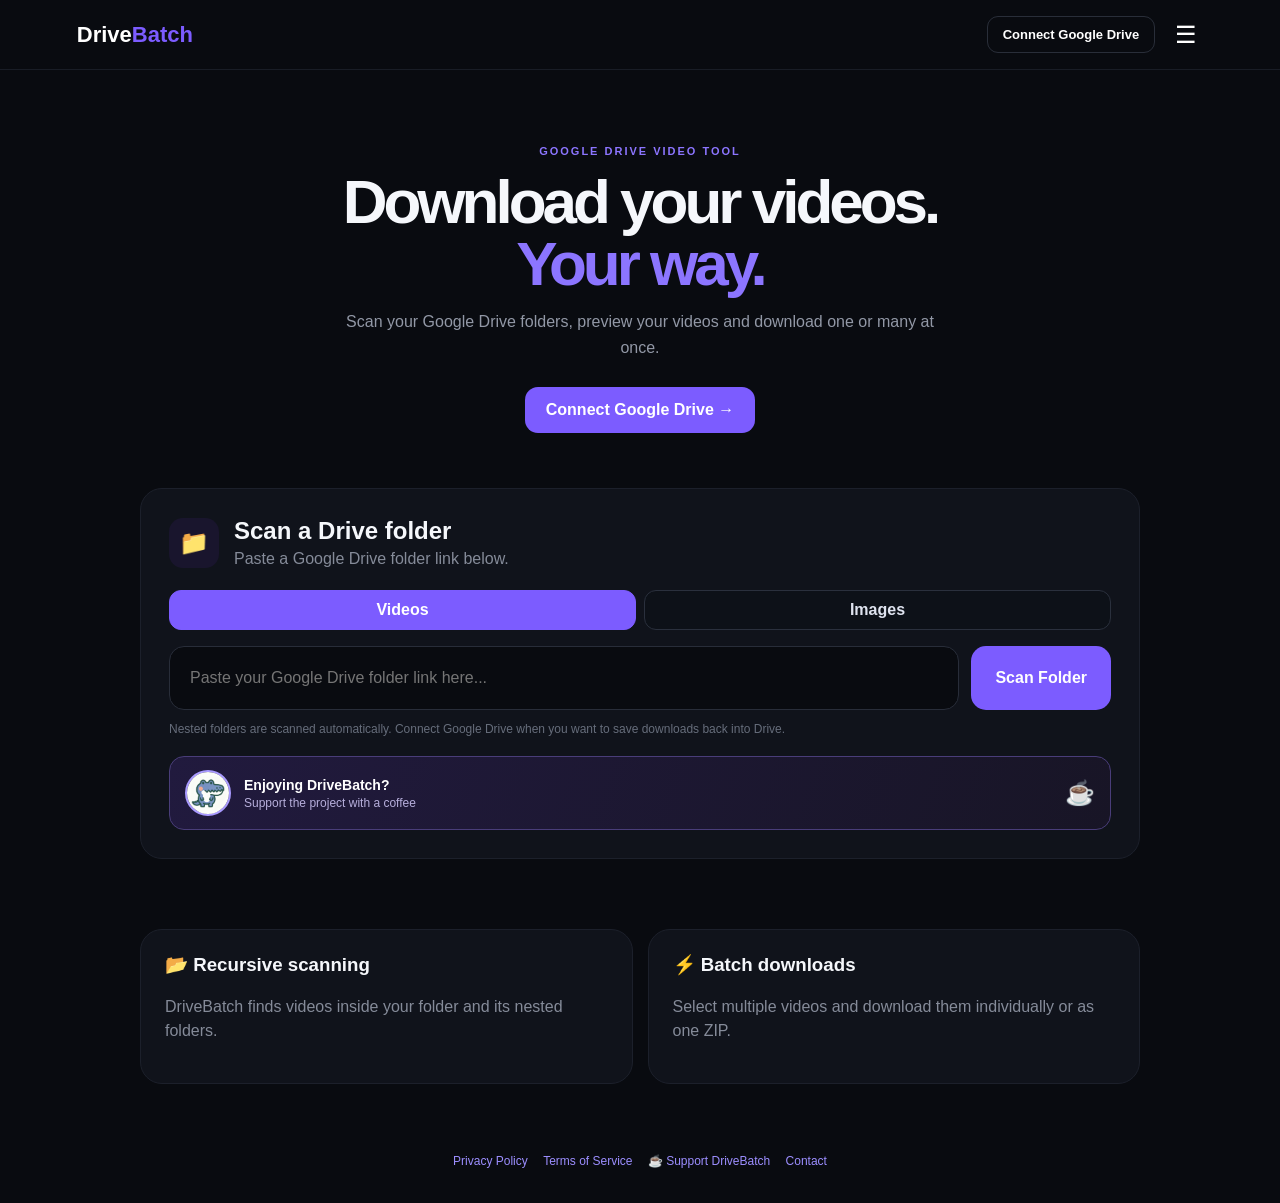
==== templates/index.html @ 93d5f838 "Fix public Stream Saver credentials Co-authored-by: Copilot App <223556219+Copilot@users.noreply.git" ====
<!DOCTYPE html>
<html lang="en">
<head>
<meta charset="UTF-8">
<meta name="viewport" content="width=device-width,initial-scale=1">
<title>DriveBatch</title>
<link rel="stylesheet" href="/static/style.css">
</head>

<body>

<header>
  <a class="logo" href="/">Drive<span>Batch</span></a>

  <div class="header-actions">
    <a
      class="connect"
      id="driveConnectBtn"
      href="/login"
    >
      Connect Google Drive
    </a>

    <a
      class="connect hidden"
      id="driveLogoutBtn"
      href="/logout"
    >
      Log out
    </a>

    <button id="menuBtn">☰</button>
  </div>
</header>

<nav id="menu">
  <a href="#scanner">Scanner</a>
  <a href="#about">About</a>
</nav>

<main>

<section class="hero">
  <div class="badge">GOOGLE DRIVE VIDEO TOOL</div>

  <h1>
    Download your videos.<br>
    <span>Your way.</span>
  </h1>

  <p>
    Scan your Google Drive folders, preview your videos
    and download one or many at once.
  </p>

  <a class="hero-connect" id="heroDriveConnectBtn" href="/login">
    Connect Google Drive →
  </a>
</section>


<section class="card scanner" id="scanner">

  <div class="section-title">

    <div class="folder-icon">
      📁
    </div>

    <div>
      <h2>Scan a Drive folder</h2>

      <p>
        Paste a Google Drive folder link below.
      </p>
    </div>

  </div>


  <div class="media-toggle" role="tablist" aria-label="Media type">
    <button class="media-toggle-btn active" data-media-type="video" type="button">Videos</button>
    <button class="media-toggle-btn" data-media-type="image" type="button">Images</button>
  </div>

  <div class="input-row">

    <input
      id="driveUrl"
      type="text"
      autocomplete="off"
      placeholder="Paste your Google Drive folder link here..."
    >

    <button
      class="primary"
      id="scanBtn"
    >
      Scan Folder
    </button>

  </div>


  <div class="hint">
    Nested folders are scanned automatically. Connect Google Drive when you want to save downloads back into Drive.
  </div>

  <a
    class="support-card"
    href="https://buymeacoffee.com/rikoruko"
    target="_blank"
    rel="noopener noreferrer"
  >
    <img
      src="/static/support-avatar.png"
      alt="Rikoruko"
    >
    <span>
      <strong>Enjoying DriveBatch?</strong>
      <small>Support the project with a coffee</small>
    </span>
    <b>☕</b>
  </a>

</section>


<section
  id="results"
  class="results hidden"
>

  <div class="results-head">

    <div>

      <div class="eyebrow">
        SCAN RESULTS
      </div>

      <h2 id="resultsTitle">
        Your videos
      </h2>

      <p id="folderStats">
        0 videos • 0 B
      </p>

    </div>


    <div class="buttons">

      <button
        class="small"
        id="selectAll"
      >
        Select all
      </button>

      <button
        class="small"
        id="clearAll"
      >
        Clear
      </button>

    </div>

  </div>


  <input
    id="search"
    class="search"
    placeholder="Search videos..."
  >


  <div id="videoList"></div>

</section>


<section
  id="downloadBar"
  class="download-bar hidden"
>

  <div>

    <strong id="selectedCount">
      0 selected
    </strong>

    <span id="selectedSize">
      0 B
    </span>

  </div>


  <button
    class="primary"
    id="downloadSelected"
  >
    Download Selected
  </button>

  <button
    class="secondary"
    id="batchStreamSaver"
  >
    ⚡ Batch Stream Saver
  </button>

</section>


<section
  class="about"
  id="about"
>

  <div class="card">

    <h3>
      📂 Recursive scanning
    </h3>

    <p>
      DriveBatch finds videos inside your folder
      and its nested folders.
    </p>

  </div>


  <div class="card">

    <h3>
      ⚡ Batch downloads
    </h3>

    <p>
      Select multiple videos and download them
      individually or as one ZIP.
    </p>

  </div>

</section>

<footer class="site-footer">
  <a href="/privacy">Privacy Policy</a>
  <a href="/terms">Terms of Service</a>
  <a
    href="https://buymeacoffee.com/rikoruko"
    target="_blank"
    rel="noopener noreferrer"
  >
    ☕ Support DriveBatch
  </a>
  <a href="mailto:drivebatch.support@gmail.com">
    Contact
  </a>
</footer>


</main>


<!-- PREVIEW -->

<div
  class="modal hidden"
  id="previewModal"
>

  <div class="modal-box preview-box">

    <button
      class="close"
      id="closePreview"
    >
      ×
    </button>


    <div class="eyebrow">
      PREVIEW
    </div>


    <h2 id="previewTitle">
      Video
    </h2>


    <video
      id="previewVideo"
      controls
      playsinline
    ></video>

    <img
      id="previewImage"
      class="preview-image hidden"
      alt=""
    >


    <button
      class="primary full"
      id="previewDownload"
    >
      Download Video
    </button>

  </div>

</div>


<!-- DOWNLOAD OPTIONS -->

<div
  class="modal hidden"
  id="downloadModal"
>

  <div class="modal-box">

    <button
      class="close"
      id="closeDownload"
    >
      ×
    </button>


    <div class="eyebrow">
      DOWNLOAD
    </div>


    <h2>
      Download selected videos
    </h2>


    <p id="downloadInfo"></p>


    <button
      class="primary full"
      id="zipBtn"
    >
      📦 Download as ZIP
    </button>


    <button
      class="secondary full"
      id="individualBtn"
    >
      ↓ Download individually
    </button>

    <button
      class="secondary full"
      id="saveSelectedToDriveBtn"
    >
      ☁ Save ZIP to Google Drive
    </button>

    <p class="modal-note">
      Saving to Drive requires Google authorization. The selected files are
      packaged as a ZIP before upload.
    </p>

  </div>

</div>


<!-- STREAM SAVER -->

<div
  class="modal hidden"
  id="streamSaverModal"
>

  <div class="modal-box">

    <button
      class="close"
      id="closeStreamSaver"
    >
      ×
    </button>


    <div class="eyebrow">
      STREAM SAVER
    </div>


    <h2>
      Compress video
    </h2>


    <p>Select target resolution:</p>


    <div class="quality-options">

      <button
        class="quality-btn secondary"
        data-quality="1080p"
      >
        1080p
      </button>

      <button
        class="quality-btn secondary"
        data-quality="720p"
      >
        720p
      </button>

      <button
        class="quality-btn secondary"
        data-quality="480p"
      >
        480p
      </button>

      <button
        class="quality-btn secondary"
        data-quality="360p"
      >
        360p
      </button>

    </div>

  </div>

</div>


<!-- ZIP PROGRESS -->

<div
  class="modal hidden"
  id="progressModal"
>

  <div class="modal-box">

    <div class="eyebrow">
      BATCH DOWNLOAD
    </div>


    <h2>
      Preparing your ZIP
    </h2>


    <p id="progressText">
      Starting...
    </p>


    <div class="progress">

      <div
        id="progressFill"
      ></div>

    </div>


    <button
      class="secondary full"
      id="cancelBtn"
    >
      Cancel
    </button>

  </div>

</div>


<!-- COMPRESSION PROGRESS -->

<div
  class="modal hidden"
  id="compressProgressModal"
>

  <div class="modal-box">

    <div class="eyebrow">
      STREAM SAVER
    </div>


    <h2>
      Compressing videos...
    </h2>


    <p id="compressProgressText">
      Starting...
    </p>


    <div class="progress">

      <div
        id="compressProgressFill"
      ></div>

    </div>


    <button
      class="secondary full"
      id="compressCancelBtn"
    >
      Cancel
    </button>

  </div>

</div>


<!-- SUCCESS -->

<div
  class="modal hidden"
  id="successModal"
>

  <div class="modal-box success-box">

    <div class="success">
      ✓
    </div>


    <h2>
      ZIP ready!
    </h2>


    <p>
      Your videos have been packed
      and are ready to download.
    </p>


    <button
      class="primary full"
      id="successDownload"
    >
      Download ZIP
    </button>


    <button
      class="secondary full"
      id="saveToDriveBtn"
    >
      Save to Google Drive
    </button>


    <button
      class="secondary full"
      id="successClose"
    >
      Done
    </button>

  </div>

</div>


<script>

const $ = id =>
  document.getElementById(id);

const authError =
  new URLSearchParams(window.location.search).get("auth_error");

if (authError === "scope") {
  alert(
    "Google authorization was not completed. Please try Connect Google Drive again and approve the requested permissions."
  );
  window.history.replaceState({}, document.title, "/");
}

const driveConnectBtn =
  document.getElementById("driveConnectBtn");
const driveLogoutBtn =
  document.getElementById("driveLogoutBtn");
const heroDriveConnectBtn =
  document.getElementById("heroDriveConnectBtn");

if (driveConnectBtn) {
  fetch("/api/auth/status", {
    cache: "no-store"
  })
    .then(response => response.json())
    .then(data => {
      if (data.connected === true) {
        driveConnectBtn.textContent =
          "🟢 Google Drive Connected";

        driveConnectBtn.href =
          "/logout";
        driveConnectBtn.classList.add("hidden");
        driveLogoutBtn.classList.remove("hidden");
        heroDriveConnectBtn.textContent =
          "● Google Drive connected";
        heroDriveConnectBtn.classList.add("connected");
        heroDriveConnectBtn.href = "/logout";
      }
    });
}

let videos = [];

let selected = new Set();

let currentVideo = null;

let currentJob = null;

let jobFileUrl = null;

let compressJobId = null;

let compressIsBatch = false;

let compressQuality = "720p";

let mediaType = "video";

let saveToDriveAfterZip = false;


const driveUrl =
  $("driveUrl");

const results =
  $("results");

const videoList =
  $("videoList");

const downloadBar =
  $("downloadBar");

async function updateDriveStatus() {
  try {
    const response = await fetch("/api/auth/status", {
      cache: "no-store"
    });

    const data = await response.json();
    const button = $("driveConnectBtn");

    if (!button) return;

    if (data.connected === true) {
      button.textContent = "🟢 Google Drive Connected";
      button.title = "Google Drive is connected";
      button.classList.add("hidden");
      driveLogoutBtn.classList.remove("hidden");
      heroDriveConnectBtn.textContent =
        "● Google Drive connected";
      heroDriveConnectBtn.classList.add("connected");
      heroDriveConnectBtn.href = "/logout";
    } else {
      button.classList.remove("hidden");
      driveLogoutBtn.classList.add("hidden");
      heroDriveConnectBtn.textContent =
        "Connect Google Drive →";
      heroDriveConnectBtn.classList.remove("connected");
      heroDriveConnectBtn.href = "/login";
    }
  } catch (error) {
    console.error("Drive status check failed:", error);
  }
}

updateDriveStatus();

/* -------------------------
   FILE SIZE
------------------------- */

function bytes(n) {

  n = Number(n || 0);

  if (!n) {
    return "0 B";
  }

  const units = [
    "B",
    "KB",
    "MB",
    "GB",
    "TB"
  ];

  let i = 0;

  while (
    n >= 1024 &&
    i < units.length - 1
  ) {

    n /= 1024;
    i++;

  }

  return (
    n.toFixed(i ? 1 : 0)
    + " "
    + units[i]
  );

}


/* -------------------------
   DRIVE URL
------------------------- */

function validDrive(url) {

  return /^https?:\/\/(?:www\.)?(?:drive\.google\.com|docs\.google\.com)\//i
    .test(url);

}


/* -------------------------
   ESCAPE HTML
------------------------- */

function escapeHtml(value) {

  return String(value || "")
    .replace(
      /[&<>"']/g,
      c => ({
        "&": "&amp;",
        "<": "&lt;",
        ">": "&gt;",
        '"': "&quot;",
        "'": "&#039;"
      }[c])
    );

}


/* -------------------------
   SAFE JSON RESPONSE
------------------------- */

async function readJson(response) {

  const text =
    await response.text();

  if (!text) {

    throw new Error(
      "The server returned an empty response. HTTP "
      + response.status
    );

  }

  try {

    return JSON.parse(text);

  } catch (error) {

    console.error(
      "Server response:",
      text
    );

    throw new Error(
      "Server returned an unexpected response. HTTP "
      + response.status
    );

  }

}


/* -------------------------
   SELECTION
------------------------- */

function updateSelection() {

  let size = 0;


  videos.forEach(video => {

    if (
      selected.has(
        String(video.id)
      )
    ) {

      size += Number(
        video.size || 0
      );

    }

  });

  const itemLabel = mediaType === "image" ? "image" : "video";


  $("selectedCount")
    .textContent =
    `${selected.size} selected ${itemLabel}${selected.size === 1 ? "" : "s"}`;


  $("selectedSize")
    .textContent =
    bytes(size);


  downloadBar.classList.toggle(
    "hidden",
    selected.size === 0
  );

}


/* -------------------------
   RENDER VIDEOS
------------------------- */

function renderVideos() {

  const q =
    $("search")
      .value
      .trim()
      .toLowerCase();


  const filtered =
    videos.filter(video =>
      String(
        video.name || ""
      )
      .toLowerCase()
      .includes(q)
    );

  const itemLabel = mediaType === "image" ? "image" : "video";


  if (!filtered.length) {

    videoList.innerHTML = `
      <div class="card">
        <p>No ${itemLabel}s found.</p>
      </div>
    `;

    updateSelection();

    return;

  }


  videoList.innerHTML =
    filtered.map(video => {

      const id =
        String(video.id);


      return `
        <article class="video-card">

          <input
            class="video-check"
            type="checkbox"
            ${selected.has(id) ? "checked" : ""}
            onchange="toggleVideo('${escapeHtml(id)}')"
          >


          <button
            class="preview-button"
            type="button"
            aria-label="Preview ${escapeHtml(video.name)}"
            onclick="openPreview('${escapeHtml(id)}')"
          >
            <span aria-hidden="true">▶</span>
          </button>


          <div class="video-info">

            <h3>
              ${escapeHtml(video.name)}
            </h3>

            <p>
              ${escapeHtml(
                video.path ||
                "Google Drive"
              )}
            </p>

            <small>
              ${bytes(video.size)}
            </small>

          </div>


          ${mediaType === "video" ? `
            <button
              class="stream-saver-button"
              onclick="openStreamSaver('${escapeHtml(id)}')"
            >
              ⚡ Stream Saver
            </button>
          ` : ""}


          <button
            class="download-button"
            onclick="downloadSingle('${escapeHtml(id)}')"
          >
            ↓
          </button>

        </article>
      `;

    }).join("");


  updateSelection();

}


/* -------------------------
   TOGGLE VIDEO
------------------------- */

function toggleVideo(id) {

  id = String(id);


  if (
    selected.has(id)
  ) {

    selected.delete(id);

  } else {

    selected.add(id);

  }


  renderVideos();

}


/* -------------------------
   SCAN
------------------------- */

async function scan() {

  const url =
    driveUrl.value.trim();


  if (!validDrive(url)) {

    alert(
      "Please paste a valid Google Drive folder link."
    );

    return;

  }


  $("scanBtn").disabled = true;

  $("scanBtn").textContent =
    "Scanning...";


  try {

    const response =
      await fetch(
        "/api/scan",
        {
          method: "POST",

          headers: {
            "Content-Type":
              "application/json"
          },

          body: JSON.stringify({
            url: url,
            media_type: mediaType
          })
        }
      );


    const data =
      await readJson(response);


    if (!response.ok) {

      throw new Error(
        data.error ||
        "Scan failed."
      );

    }


    videos =
      data.videos || [];


    selected.clear();


    const total =
      videos.reduce(
        (sum, video) =>
          sum +
          Number(
            video.size || 0
          ),
        0
      );

    const label = mediaType === "image" ? "images" : "videos";

    $("resultsTitle").textContent =
      mediaType === "image" ? "Your images" : "Your videos";


    $("folderStats")
      .textContent =
      `${videos.length} ${label} • ${bytes(total)}`;


    results.classList.remove(
      "hidden"
    );


    renderVideos();


    results.scrollIntoView({
      behavior: "smooth",
      block: "start"
    });


  } catch (error) {

    alert(
      error.message ||
      "Scan failed."
    );

  }


  $("scanBtn").disabled = false;

  $("scanBtn").textContent =
    "Scan Folder";

}


/* -------------------------
   PREVIEW
------------------------- */

function openPreview(id) {

  const video =
    videos.find(
      v =>
        String(v.id) ===
        String(id)
    );


  if (!video) {
    return;
  }


  currentVideo =
    video;


  $("previewTitle")
    .textContent =
    video.name ||
    (mediaType === "image" ? "Image" : "Video");

  const previewUrl =
    "/api/preview/" +
    encodeURIComponent(id);

  const previewVideo = $("previewVideo");
  const previewImage = $("previewImage");
  const isImage = mediaType === "image";

  previewVideo.classList.toggle("hidden", isImage);
  previewImage.classList.toggle("hidden", !isImage);

  if (isImage) {
    previewVideo.pause();
    previewVideo.removeAttribute("src");
    previewVideo.load();
    previewImage.src = previewUrl;
    previewImage.alt = video.name || "Image";
  } else {
    previewImage.removeAttribute("src");
    previewVideo.src = previewUrl;
  }


  $("previewModal")
    .classList.remove(
      "hidden"
    );

}


/* -------------------------
   CLOSE PREVIEW
------------------------- */

function closePreview() {

  const player =
    $("previewVideo");


  player.pause();

  player.removeAttribute(
    "src"
  );

  player.load();

  $("previewImage").removeAttribute("src");


  $("previewModal")
    .classList.add(
      "hidden"
    );

}


/* -------------------------
   SINGLE DOWNLOAD
------------------------- */

function downloadSingle(id) {

  const url =
    "/api/video/" +
    encodeURIComponent(id);


  const link =
    document.createElement("a");


  link.href = url;
  link.download = "";

  document.body.appendChild(
    link
  );


  link.click();


  link.remove();

}


/* -------------------------
   STREAM SAVER
------------------------- */

function openStreamSaver(id) {

  const video =
    videos.find(
      v =>
        String(v.id) ===
        String(id)
    );


  if (!video) {
    return;
  }


  currentVideo =
    video;


  compressIsBatch = false;


  $("streamSaverModal")
    .classList.remove(
      "hidden"
    );

}


function closeStreamSaver() {

  $("streamSaverModal")
    .classList.add(
      "hidden"
    );

}


async function startCompression(quality) {

  compressQuality = quality;

  $("streamSaverModal")
    .classList.add(
      "hidden"
    );

  $("compressProgressModal")
    .classList.remove(
      "hidden"
    );

  $("compressProgressText")
    .textContent =
    "Starting compression...";

  $("compressProgressFill")
    .style.width =
    "0%";

  compressJobId = null;


  const ids =
    compressIsBatch
      ? [...selected]
      : [String(currentVideo.id)];


  if (!ids.length) {
    return;
  }


  try {
    const response = await fetch(
      "/api/compress/start",
      {
        method: "POST",

        headers: {
          "Content-Type":
            "application/json"
        },

        body: JSON.stringify({
          file_ids: ids,
          quality: quality,
        })
      }
    );

    const data = await readJson(response);

    if (!response.ok) {
      throw new Error(
        data.error ||
        "Could not start compression."
      );
    }

    compressJobId =
      data.job_id ||
      data.jobId ||
      data.id;


    if (!compressJobId) {
      throw new Error(
        "The server did not return a compression job."
      );
    }

    pollCompressJob();

  } catch (error) {

    $("compressProgressModal")
      .classList.add(
        "hidden"
      );

    alert(
      error.message ||
      "Could not start compression."
    );

  }

}


async function pollCompressJob() {

  if (!compressJobId) {
    return;
  }


  try {

    const response =
      await fetch(
        "/api/compress/status/" +
        encodeURIComponent(
          compressJobId
        ),
        {
          cache: "no-store"
        }
      );


    const data =
      await readJson(
        response
      );


    if (!response.ok) {

      throw new Error(
        data.error ||
        "Could not check compression progress."
      );

    }


    const progress =
      Number(
        data.progress || 0
      );


    $("compressProgressFill")
      .style.width =
      Math.max(
        0,
        Math.min(
          100,
          progress
        )
      ) + "%";


    $("compressProgressText")
      .textContent =
      data.message ||
      `${data.completed || 0} / ${
        data.total || 0
      } videos`;


    if (
      data.status === "done" ||
      data.status === "completed" ||
      data.ready === true
    ) {

      downloadCompressedFile();

      return;

    }


    if (
      data.status === "error" ||
      data.status === "failed"
    ) {

      throw new Error(
        data.error ||
        "Compression failed."
      );

    }


    if (
      data.status === "cancelled"
    ) {

      $("compressProgressModal")
        .classList.add(
          "hidden"
        );

      return;

    }


    setTimeout(
      pollCompressJob,
      800
    );


  } catch (error) {

    $("compressProgressModal")
      .classList.add(
        "hidden"
      );


    alert(
      error.message ||
      "Could not check compression progress."
    );

  }

}


function downloadCompressedFile() {

  if (!compressJobId) {
    return;
  }


  const url =
    "/api/compress/file/" +
    encodeURIComponent(
      compressJobId
    );


  // The job finishes from a polling callback, so a synthetic anchor click
  // can be blocked by browsers as an unsolicited download. The endpoint
  // already returns Content-Disposition: attachment, so navigate directly
  // to let the browser handle the download.
  window.location.assign(url);

  $("compressProgressModal")
    .classList.add(
      "hidden"
    );

}


/* -------------------------
   SCAN BUTTON
------------------------- */

$("scanBtn").onclick =
  scan;


driveUrl.addEventListener(
  "keydown",
  event => {

    if (
      event.key === "Enter"
    ) {

      scan();

    }

  }
);


/* -------------------------
   SEARCH
------------------------- */

$("search").oninput =
  renderVideos;


/* -------------------------
   SELECT ALL
------------------------- */

$("selectAll").onclick =
  () => {

    videos.forEach(
      video =>
        selected.add(
          String(video.id)
        )
    );


    renderVideos();

  };


/* -------------------------
   CLEAR ALL
------------------------- */

$("clearAll").onclick =
  () => {

    selected.clear();

    renderVideos();

  };


/* -------------------------
   PREVIEW CLOSE
------------------------- */

$("closePreview").onclick =
  closePreview;


/* -------------------------
   PREVIEW DOWNLOAD
------------------------- */

$("previewDownload").onclick =
  () => {

    if (currentVideo) {

      downloadSingle(
        currentVideo.id
      );

    }

  };


/* -------------------------
   OPEN DOWNLOAD OPTIONS
------------------------- */

$("downloadSelected").onclick =
  () => {

    if (!selected.size) {
      return;
    }


    const label = mediaType === "image" ? "image" : "video";

    $("downloadInfo")
      .textContent =
      `${selected.size} ${label}${
        selected.size === 1
          ? ""
          : "s"
      } selected.`;


    $("downloadModal")
      .classList.remove(
        "hidden"
      );

  };


/* -------------------------
   CLOSE DOWNLOAD OPTIONS
------------------------- */

$("closeDownload").onclick =
  () => {

    $("downloadModal")
      .classList.add(
        "hidden"
      );

  };


function applyMediaType(nextType) {
  mediaType = nextType === "image" ? "image" : "video";

  document.querySelectorAll(".media-toggle-btn").forEach(button => {
    const active = button.dataset.mediaType === mediaType;
    button.classList.toggle("active", active);
  });

  $("search").value = "";
  videos = [];
  selected.clear();
  results.classList.add("hidden");
  downloadBar.classList.add("hidden");
}


/* -------------------------
   MEDIA TYPE TOGGLE
------------------------- */

document.querySelectorAll(".media-toggle-btn").forEach(button => {
  button.onclick = () => {
    applyMediaType(button.dataset.mediaType || "video");
  };
});


/* -------------------------
   INDIVIDUAL DOWNLOADS
------------------------- */

$("individualBtn").onclick =
  async () => {

    $("downloadModal")
      .classList.add(
        "hidden"
      );


    const ids =
      [...selected];


    for (
      const id of ids
    ) {

      downloadSingle(id);


      await new Promise(
        resolve =>
          setTimeout(
            resolve,
            1800
          )
      );

    }

  };


/* -------------------------
   START ZIP
------------------------- */

$("zipBtn").onclick =
  async () => {

    $("downloadModal")
      .classList.add(
        "hidden"
      );


    $("progressModal")
      .classList.remove(
        "hidden"
      );


    $("progressText")
      .textContent =
      "Starting ZIP...";


    $("progressFill")
      .style.width =
      "0%";


    currentJob = null;

    jobFileUrl = null;


    try {

      const ids =
        [...selected];


      if (!ids.length) {

        throw new Error(
          "No videos were selected."
        );

      }


      const response =
        await fetch(
          "/api/download/start",
          {
            method: "POST",

            headers: {
              "Content-Type":
                "application/json"
            },

            body: JSON.stringify({
              file_ids: ids
            })
          }
        );


      const data =
        await readJson(
          response
        );


      if (!response.ok) {

        throw new Error(
          data.error ||
          "Could not start ZIP download."
        );

      }


      currentJob =
        data.job_id ||
        data.jobId ||
        data.id;


      if (!currentJob) {

        throw new Error(
          "The server did not return a download job."
        );

      }


      pollJob();


    } catch (error) {

      $("progressModal")
        .classList.add(
          "hidden"
        );


      alert(
        error.message ||
        "Could not start ZIP download."
      );

    }

  };


/* -------------------------
   ZIP PROGRESS
------------------------- */

async function pollJob() {

  if (!currentJob) {
    return;
  }


  try {

    const response =
      await fetch(
        "/api/download/status/" +
        encodeURIComponent(
          currentJob
        ),
        {
          cache: "no-store"
        }
      );


    const data =
      await readJson(
        response
      );


    if (!response.ok) {

      throw new Error(
        data.error ||
        "Could not check ZIP progress."
      );

    }


    const progress =
      Number(
        data.progress || 0
      );


    $("progressFill")
      .style.width =
      Math.max(
        0,
        Math.min(
          100,
          progress
        )
      ) + "%";


    $("progressText")
      .textContent =
      data.message ||
      `${data.completed || 0} / ${
        data.total || 0
      } videos`;


    if (
      data.status === "done" ||
      data.status === "completed" ||
      data.ready === true
    ) {

      jobFileUrl =
        "/api/download/file/" +
        encodeURIComponent(
          currentJob
        );


      $("progressModal")
        .classList.add(
          "hidden"
        );

      if (saveToDriveAfterZip) {
        saveToDriveAfterZip = false;
        saveCompletedJobToDrive();
        return;
      }


      $("successModal")
        .classList.remove(
          "hidden"
        );


      return;

    }


    if (
      data.status === "error" ||
      data.status === "failed"
    ) {

      throw new Error(
        data.error ||
        "ZIP creation failed."
      );

    }


    if (
      data.status === "cancelled"
    ) {

      $("progressModal")
        .classList.add(
          "hidden"
        );

      return;

    }


    setTimeout(
      pollJob,
      800
    );


  } catch (error) {

    $("progressModal")
      .classList.add(
        "hidden"
      );


    alert(
      error.message ||
      "Could not check ZIP progress."
    );

  }

}


/* -------------------------
   DOWNLOAD FINISHED ZIP
------------------------- */

$("successDownload").onclick =
  () => {

    if (!jobFileUrl) {
      return;
    }


    const link =
      document.createElement("a");


    link.href =
      jobFileUrl;

    link.download = "DriveBatch.zip";

    document.body.appendChild(
      link
    );


    link.click();


    link.remove();

  };


/* -------------------------
   SAVE TO GOOGLE DRIVE
------------------------- */

async function saveCompletedJobToDrive() {

    const activeJobId = compressJobId || currentJob;
    const activeJobType = compressJobId ? "compress" : "download";

    if (!activeJobId) {
      return;
    }

    const folderLink = window.prompt(
      "Optional: paste a Google Drive folder link to save the file there. Leave blank to save to My Drive.",
      ""
    );

    try {
      const response = await fetch(
        "/api/save-to-drive",
        {
          method: "POST",
          headers: {
            "Content-Type": "application/json"
          },
          body: JSON.stringify({
            job_id: activeJobId,
            job_type: activeJobType,
            folder_url: folderLink || ""
          })
        }
      );

      const data = await readJson(response);

      if (!response.ok) {
        throw new Error(data.error || "Could not save the output to Google Drive.");
      }

      if (data.link) {
        window.open(data.link, "_blank", "noopener,noreferrer");
      }

      alert("Saved to Google Drive successfully.");
    } catch (error) {
      alert(error.message || "Could not save the output to Google Drive.");
    }
}


$("saveToDriveBtn").onclick =
  saveCompletedJobToDrive;


$("saveSelectedToDriveBtn").onclick =
  () => {
    if (!selected.size) {
      return;
    }

    saveToDriveAfterZip = true;
    $("downloadModal").classList.add("hidden");
    $("zipBtn").click();
  };


/* -------------------------
   CLOSE SUCCESS
------------------------- */

$("successClose").onclick =
  () => {

    $("successModal")
      .classList.add(
        "hidden"
      );

  };


/* -------------------------
   CANCEL ZIP
------------------------- */

$("cancelBtn").onclick =
  async () => {

    if (!currentJob) {

      $("progressModal")
        .classList.add(
          "hidden"
        );

      return;

    }


    try {

      await fetch(
        "/api/download/cancel/" +
        encodeURIComponent(
          currentJob
        ),
        {
          method: "POST"
        }
      );

    } catch (error) {

      console.error(
        error
      );

    }


    $("progressModal")
      .classList.add(
        "hidden"
      );


    currentJob =
      null;

  };


/* -------------------------
   BATCH STREAM SAVER
------------------------- */

$("batchStreamSaver").onclick =
  () => {

    if (!selected.size || mediaType !== "video") {
      return;
    }


    compressIsBatch = true;


    $("streamSaverModal")
      .classList.remove(
        "hidden"
      );

  };


/* -------------------------
   QUALITY SELECTION
------------------------- */

document.querySelectorAll(
  ".quality-btn"
).forEach(button => {

  button.onclick = () => {

    const quality =
      button.getAttribute(
        "data-quality"
      );


    startCompression(quality);

  };

});


/* -------------------------
   STREAM SAVER MODAL CLOSE
------------------------- */

$("closeStreamSaver").onclick =
  closeStreamSaver;


/* -------------------------
   COMPRESSION CANCEL
------------------------- */

$("compressCancelBtn").onclick =
  async () => {

    if (!compressJobId) {

      $("compressProgressModal")
        .classList.add(
          "hidden"
        );

      return;

    }


    try {

      await fetch(
        "/api/compress/cancel/" +
        encodeURIComponent(
          compressJobId
        ),
        {
          method: "POST"
        }
      );

    } catch (error) {

      console.error(
        error
      );

    }


    $("compressProgressModal")
      .classList.add(
        "hidden"
      );


    compressJobId =
      null;

  };


/* -------------------------
   MENU
------------------------- */

$("menuBtn").onclick =
  () => {

    $("menu")
      .classList.toggle(
        "open"
      );

  };


/* -------------------------
   ESCAPE KEY
------------------------- */

document.addEventListener(
  "keydown",
  event => {

    if (
      event.key === "Escape"
    ) {

      closePreview();

      $("downloadModal")
        .classList.add(
          "hidden"
        );

      $("progressModal")
        .classList.add(
          "hidden"
        );

      $("successModal")
        .classList.add(
          "hidden"
        );

      closeStreamSaver();

      $("compressProgressModal")
        .classList.add(
          "hidden"
        );

    }

  }
);


/* -------------------------
   MODAL BACKDROPS
------------------------- */

$("previewModal")
  .addEventListener(
    "click",
    event => {

      if (
        event.target ===
        $("previewModal")
      ) {

        closePreview();

      }

    }
  );


$("downloadModal")
  .addEventListener(
    "click",
    event => {

      if (
        event.target ===
        $("downloadModal")
      ) {

        $("downloadModal")
          .classList.add(
            "hidden"
          );

      }

    }
  );


$("successModal")
  .addEventListener(
    "click",
    event => {

      if (
        event.target ===
        $("successModal")
      ) {

        $("successModal")
          .classList.add(
            "hidden"
          );

      }

    }
  );


$("streamSaverModal")
  .addEventListener(
    "click",
    event => {

      if (
        event.target ===
        $("streamSaverModal")
      ) {

        closeStreamSaver();

      }

    }
  );


$("compressProgressModal")
  .addEventListener(
    "click",
    event => {

      if (
        event.target ===
        $("compressProgressModal")
      ) {

        $("compressProgressModal")
          .classList.add(
            "hidden"
          );

      }

    }
  );

updateDriveStatus();
</script>

</body>
</html>
---- static/style.css ----
*{box-sizing:border-box}

html{scroll-behavior:smooth}

body{
  margin:0;
  font-family:Inter,Arial,sans-serif;
  background:#090b10;
  color:#f5f7fb;
}

button,input{
  font:inherit;
}

button{cursor:pointer}

header{
  height:70px;
  display:flex;
  align-items:center;
  justify-content:space-between;
  padding:0 6%;
  border-bottom:1px solid #191d26;
}

.logo{
  color:#fff;
  text-decoration:none;
  font-size:22px;
  font-weight:800;
}

.logo span{color:#7c5cff}

.header-actions{
  display:flex;
  align-items:center;
  gap:14px;
}

.connect{
  color:#fff;
  text-decoration:none;
  font-weight:700;
  font-size:13px;
  padding:10px 15px;
  border:1px solid #292e39;
  border-radius:11px;
}

.connect:hover{
  border-color:#7c5cff;
}

#menuBtn{
  background:none;
  border:0;
  color:#fff;
  font-size:24px;
}

nav{
  display:none;
  padding:15px 6%;
  background:#0d1017;
  border-bottom:1px solid #191d26;
}

nav.open{display:block}

nav a{
  color:#aaa;
  text-decoration:none;
  margin-right:20px;
}

nav a:hover{color:#fff}

main{
  width:min(calc(100% - 30px),1000px);
  margin:auto;
}

.hero{
  text-align:center;
  padding:75px 0 55px;
}

.badge,.eyebrow{
  color:#8c75ff;
  font-size:11px;
  font-weight:800;
  letter-spacing:2px;
}

.hero h1{
  margin:14px 0;
  font-size:62px;
  line-height:1;
  letter-spacing:-4px;
}

.hero h1 span{color:#8c75ff}

.hero p{
  color:#9298a6;
  max-width:590px;
  margin:0 auto 27px;
  line-height:1.6;
}

.hero-connect{
  display:inline-block;
  color:#fff;
  text-decoration:none;
  background:#7c5cff;
  padding:14px 21px;
  border-radius:13px;
  font-weight:800;
}

.hero-connect:hover{
  filter:brightness(1.1);
}

.hero-connect.connected{
  background:transparent;
  border:1px solid #2d8a61;
  color:#63d89b;
  cursor:pointer;
}

.hero-connect.connected:hover{
  background:#123022;
  filter:none;
}

.card,.scanner{
  background:#10131b;
  border:1px solid #1c202b;
  border-radius:22px;
}

.scanner{
  padding:28px;
}

.section-title{
  display:flex;
  align-items:center;
  gap:15px;
  margin-bottom:22px;
}

.folder-icon{
  width:50px;
  height:50px;
  flex:none;
  display:grid;
  place-items:center;
  border-radius:14px;
  background:#19152d;
  font-size:24px;
}

.section-title h2{
  margin:0 0 5px;
}

.section-title p{
  color:#858b99;
  margin:0;
}

.input-row{
  display:flex;
  gap:12px;
}

.input-row input{
  flex:1;
  min-width:0;
  min-height:64px;
  padding:0 20px;
  border-radius:15px;
  border:1px solid #282d39;
  background:#090b10;
  color:#fff;
  font-size:16px;
  outline:none;
}

.input-row input:focus{
  border-color:#7c5cff;
  box-shadow:0 0 0 3px #7c5cff18;
}

.primary{
  border:0;
  border-radius:15px;
  padding:0 24px;
  min-height:60px;
  background:#7c5cff;
  color:#fff;
  font-weight:800;
}

.primary:hover{
  filter:brightness(1.1);
}

.primary:disabled{
  opacity:.6;
  cursor:not-allowed;
}

.hint{
  color:#666d7b;
  font-size:12px;
  margin-top:12px;
}

.support-card{
  display:flex;
  align-items:center;
  gap:13px;
  margin-top:20px;
  padding:13px 15px;
  color:#fff;
  text-decoration:none;
  background:linear-gradient(110deg,#211a3e,#181526);
  border:1px solid #493d79;
  border-radius:15px;
  transition:transform .15s,border-color .15s,background .15s;
}

.support-card:hover{
  transform:translateY(-2px);
  border-color:#9c8eff;
  background:linear-gradient(110deg,#2a2050,#1c1930);
}

.support-card img{
  width:46px;
  height:46px;
  flex:none;
  object-fit:cover;
  border-radius:50%;
  border:2px solid #a99aff;
}

.support-card span{
  flex:1;
  min-width:0;
}

.support-card strong,
.support-card small{
  display:block;
}

.support-card strong{
  font-size:14px;
}

.support-card small{
  margin-top:3px;
  color:#b7afdc;
  font-size:12px;
}

.support-card b{
  font-size:24px;
}

.media-toggle{
  display:flex;
  gap:8px;
  margin-bottom:16px;
}

.media-toggle-btn{
  flex:1;
  background:#0d1118;
  color:#dfe3ef;
  border:1px solid #2a303d;
  border-radius:12px;
  padding:10px 12px;
  font-weight:700;
}

.media-toggle-btn.active{
  background:#7c5cff;
  border-color:#7c5cff;
  color:#fff;
}

.results{
  margin:55px 0;
}

.results-head{
  display:flex;
  justify-content:space-between;
  align-items:end;
  gap:20px;
  margin-bottom:20px;
}

.results-head h2{
  margin:5px 0;
}

#folderStats{
  color:#777e8c;
  font-size:13px;
}

.buttons{
  display:flex;
  gap:8px;
}

.small,.secondary{
  border:1px solid #292e39;
  background:#12151d;
  color:#fff;
  border-radius:12px;
  padding:11px 15px;
}

.small:hover,.secondary:hover{
  border-color:#7c5cff;
}

.search{
  width:100%;
  height:50px;
  background:#0e1118;
  border:1px solid #202530;
  border-radius:13px;
  padding:0 15px;
  color:#fff;
  outline:0;
  margin-bottom:12px;
}

.search:focus{
  border-color:#7c5cff;
}

.video-card{
  display:flex;
  align-items:center;
  gap:13px;
  padding:13px;
  margin:9px 0;
  background:#10131b;
  border:1px solid #1c2029;
  border-radius:16px;
  transition:.15s;
  flex-wrap:wrap;
}

.video-card:hover{
  border-color:#30275b;
}

.video-check{
  width:18px;
  height:18px;
  flex:none;
  appearance:none;
  -webkit-appearance:none;
  display:grid;
  place-content:center;
  border:1px solid #4f466f;
  border-radius:5px;
  background:transparent;
  cursor:pointer;
}

.video-check::before{
  content:"";
  width:10px;
  height:10px;
  transform:scale(0);
  transition:transform .12s ease-in-out;
  clip-path:polygon(14% 44%,0 59%,38% 96%,100% 23%,86% 9%,38% 67%);
  background:#b4a8ff;
}

.video-check:checked{
  border-color:#8c75ff;
  background:transparent;
}

.video-check:checked::before{
  transform:scale(1);
}

.video-check:focus-visible{
  outline:2px solid #8c75ff;
  outline-offset:2px;
}

.preview-button{
  width:46px;
  height:46px;
  flex:none;
  display:grid;
  place-items:center;
  border:1px solid #6654bd;
  border-radius:50%;
  background:linear-gradient(145deg,#30245f,#17152d);
  color:#fff;
  font-size:15px;
  padding-left:2px;
  box-shadow:0 5px 16px #0005;
  cursor:pointer;
}

.preview-button:hover{
  border-color:#a08cff;
  background:linear-gradient(145deg,#4d3d8d,#211b43);
}

.preview-button:focus-visible{
  outline:2px solid #b4a8ff;
  outline-offset:3px;
}

.video-info{
  flex:1;
  min-width:0;
  word-wrap:break-word;
  overflow-wrap:break-word;
}

.video-info h3{
  font-size:14px;
  margin:0 0 4px;
  word-wrap:break-word;
  overflow-wrap:break-word;
  white-space:normal;
  color:#e0e0e0;
}

.video-info p,
.video-info small{
  display:block;
  color:#707785;
  font-size:11px;
  white-space:nowrap;
  overflow:hidden;
  text-overflow:ellipsis;
}

.video-info p{
  margin:0 0 3px;
}

.stream-saver-button{
  border:1px solid #292e39;
  background:#151821;
  color:#fff;
  border-radius:11px;
  padding:8px 12px;
  font-size:12px;
  font-weight:700;
  white-space:nowrap;
}

.stream-saver-button:hover{
  border-color:#7c5cff;
  background:#1a1d28;
}

.download-button{
  width:42px;
  height:42px;
  flex:none;
  border:1px solid #292e39;
  background:#151821;
  color:#fff;
  border-radius:11px;
  font-size:18px;
}

.download-button:hover{
  border-color:#7c5cff;
  background:#1a1d28;
}

.download-bar{
  position:fixed;
  bottom:18px;
  left:50%;
  transform:translateX(-50%);
  width:min(94%,650px);
  padding:12px;
  display:flex;
  align-items:center;
  justify-content:space-between;
  gap:12px;
  background:#151821;
  border:1px solid #292e39;
  border-radius:17px;
  box-shadow:0 15px 50px #0008;
  z-index:10;
}

.download-bar span{
  display:block;
  color:#777e8b;
  font-size:11px;
  margin-top:3px;
}

.download-bar .primary{
  min-height:45px;
}

.about{
  display:grid;
  grid-template-columns:1fr 1fr;
  gap:15px;
  margin:70px 0;
}

.about .card{
  padding:24px;
}

.about h3{
  margin-top:0;
}

.about p{
  color:#858b99;
  line-height:1.5;
}

.modal{
  position:fixed;
  inset:0;
  display:grid;
  place-items:center;
  padding:18px;
  background:#000b;
  z-index:20;
}

.modal-box{
  position:relative;
  width:min(100%,550px);
  max-height:90vh;
  overflow:auto;
  background:#10131b;
  border:1px solid #292e39;
  border-radius:22px;
  padding:25px;
  box-shadow:0 25px 80px #000b;
}

.modal-box h2{
  margin:8px 0;
}

.modal-box p{
  color:#858b99;
}

.modal-note{
  font-size:12px;
  line-height:1.5;
  margin:12px 0 0;
}

.close{
  position:absolute;
  right:15px;
  top:10px;
  background:none;
  border:0;
  color:#aaa;
  font-size:28px;
}

.close:hover{color:#fff}

.preview-box video{
  display:block;
  width:100%;
  max-height:55vh;
  background:#000;
  border-radius:14px;
  margin:15px 0;
}

.preview-image{
  display:block;
  width:100%;
  max-height:55vh;
  object-fit:contain;
  background:#000;
  border-radius:14px;
  margin:15px 0;
}

.full{
  width:100%;
  margin-top:10px;
}

.progress{
  height:9px;
  background:#202530;
  border-radius:10px;
  overflow:hidden;
  margin:20px 0;
}

#progressFill{
  width:0;
  height:100%;
  background:#7c5cff;
  transition:width .3s;
}

.success{
  width:55px;
  height:55px;
  display:grid;
  place-items:center;
  border-radius:50%;
  background:#25203d;
  color:#a99aff;
  font-size:25px;
  margin-bottom:15px;
}

.success-box{text-align:left}

.hidden{
  display:none!important;
}

.quality-options{
  display:flex;
  gap:12px;
  margin-top:15px;
}

.quality-btn{
  flex:1;
  padding:15px;
  font-size:16px;
  font-weight:800;
}

.site-footer{
  padding:0 0 35px;
  text-align:center;
  color:#666d7b;
  font-size:12px;
}

.site-footer a{
  color:#9c8eff;
  text-decoration:none;
  margin:0 6px;
}

.site-footer a:hover{
  text-decoration:underline;
}

.legal-page{
  margin:55px auto;
  padding:32px;
  max-width:760px;
}

.legal-page h1{
  margin-top:35px;
}

.legal-page h2{
  margin-top:28px;
}

.legal-page p{
  color:#a7adba;
  line-height:1.7;
}

.legal-page a:not(.logo){
  color:#a99aff;
}

@media(max-width:700px){
  header{
    padding:0 16px;
  }

  main{
    width:calc(100% - 26px);
  }

  .hero{
    padding:55px 0 42px;
  }

  .hero h1{
    font-size:48px;
    letter-spacing:-3px;
  }

  .hero p{
    font-size:14px;
  }

  .scanner{
    padding:20px;
  }

  .input-row{
    flex-direction:column;
  }

  .input-row input{
    width:100%;
    min-height:68px;
  }

  .input-row .primary{
    width:100%;
    min-height:56px;
  }

  .results{
    margin-top:45px;
  }

  .results-head{
    align-items:flex-start;
    flex-direction:column;
  }

  .buttons{
    width:100%;
  }

  .small{
    flex:1;
  }

  .about{
    grid-template-columns:1fr;
  }

  .video-card{
    gap:8px;
    padding:10px;
  }

  .video-check{
    width:17px;
    height:17px;
  }

  .preview-button{
    width:48px;
    height:42px;
  }

  .download-button{
    width:39px;
    height:39px;
  }

  .stream-saver-button{
    width:100%;
    order:10;
    margin-top:8px;
  }

  .video-info h3{
    font-size:13px;
  }

  .video-info p,
  .video-info small{
    font-size:10px;
  }

  .download-bar{
    bottom:9px;
    width:calc(100% - 16px);
    padding:10px;
    flex-wrap:wrap;
  }

  .download-bar .primary{
    min-height:44px;
    padding:0 12px;
    font-size:12px;
  }

  .modal{
    padding:10px;
  }

  .modal-box{
    width:100%;
    padding:22px 17px;
    border-radius:18px;
  }

  .preview-box video{
    max-height:45vh;
  }

  .quality-options{
    flex-direction:column;
  }
}

@media(prefers-reduced-motion:reduce){
  html{
    scroll-behavior:auto;
  }

  *{
    transition:none!important;
  }
}
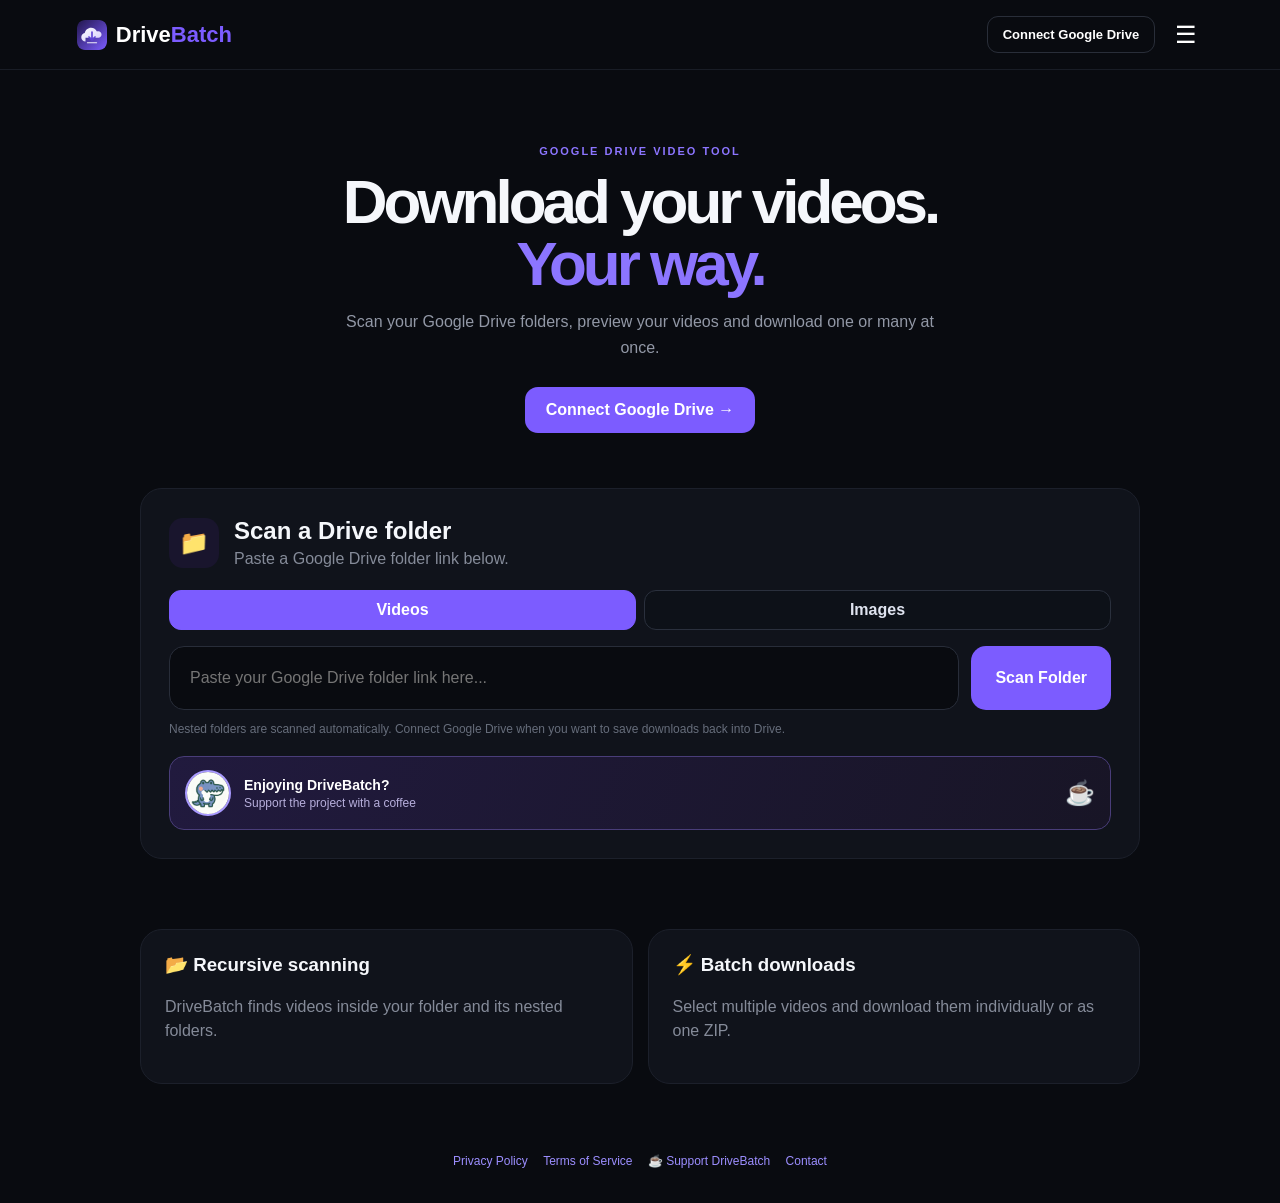
==== commit d3f65416: "Add DriveBatch logo and favicon Co-authored-by: Copilot App <223556219+Copilot@users.noreply.github." ====
--- a/templates/index.html
+++ b/templates/index.html
@@ -4,13 +4,17 @@
 <meta charset="UTF-8">
 <meta name="viewport" content="width=device-width,initial-scale=1">
 <title>DriveBatch</title>
+<link rel="icon" type="image/svg+xml" href="/static/drivebatch-logo.svg">
 <link rel="stylesheet" href="/static/style.css">
 </head>
 
 <body>
 
 <header>
-  <a class="logo" href="/">Drive<span>Batch</span></a>
+  <a class="logo" href="/">
+    <img class="logo-mark" src="/static/drivebatch-logo.svg" alt="">
+    <span class="logo-word">Drive<span>Batch</span></span>
+  </a>
 
   <div class="header-actions">
     <a
--- a/static/style.css
+++ b/static/style.css
@@ -25,13 +25,26 @@
 }
 
 .logo{
+  display:flex;
+  align-items:center;
+  gap:9px;
   color:#fff;
   text-decoration:none;
   font-size:22px;
   font-weight:800;
 }
 
-.logo span{color:#7c5cff}
+.logo-mark{
+  width:30px;
+  height:30px;
+  border-radius:8px;
+}
+
+.logo-word{
+  color:#fff;
+}
+
+.logo-word span{color:#7c5cff}
 
 .header-actions{
   display:flex;
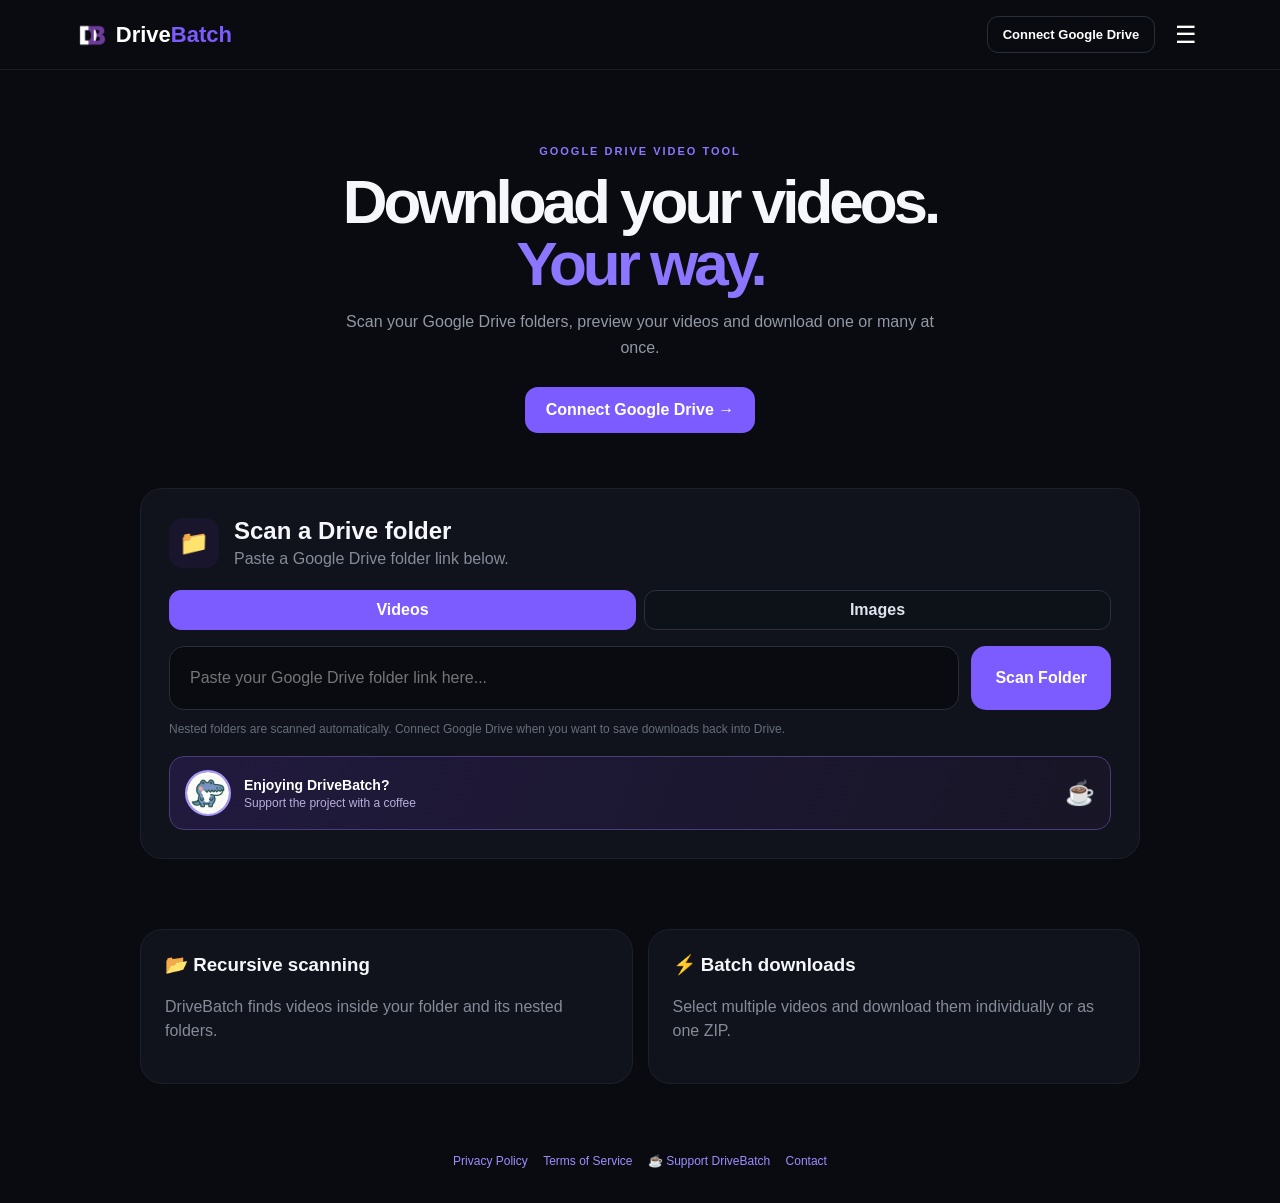
==== commit c5af2166: "Replace DriveBatch logo with provided mark Co-authored-by: Copilot App <223556219+Copilot@users.nore" ====
--- a/templates/index.html
+++ b/templates/index.html
@@ -4,7 +4,7 @@
 <meta charset="UTF-8">
 <meta name="viewport" content="width=device-width,initial-scale=1">
 <title>DriveBatch</title>
-<link rel="icon" type="image/svg+xml" href="/static/drivebatch-logo.svg">
+<link rel="icon" type="image/png" href="/static/drivebatch-logo.png">
 <link rel="stylesheet" href="/static/style.css">
 </head>
 
@@ -12,7 +12,7 @@
 
 <header>
   <a class="logo" href="/">
-    <img class="logo-mark" src="/static/drivebatch-logo.svg" alt="">
+    <img class="logo-mark" src="/static/drivebatch-logo.png" alt="">
     <span class="logo-word">Drive<span>Batch</span></span>
   </a>
 
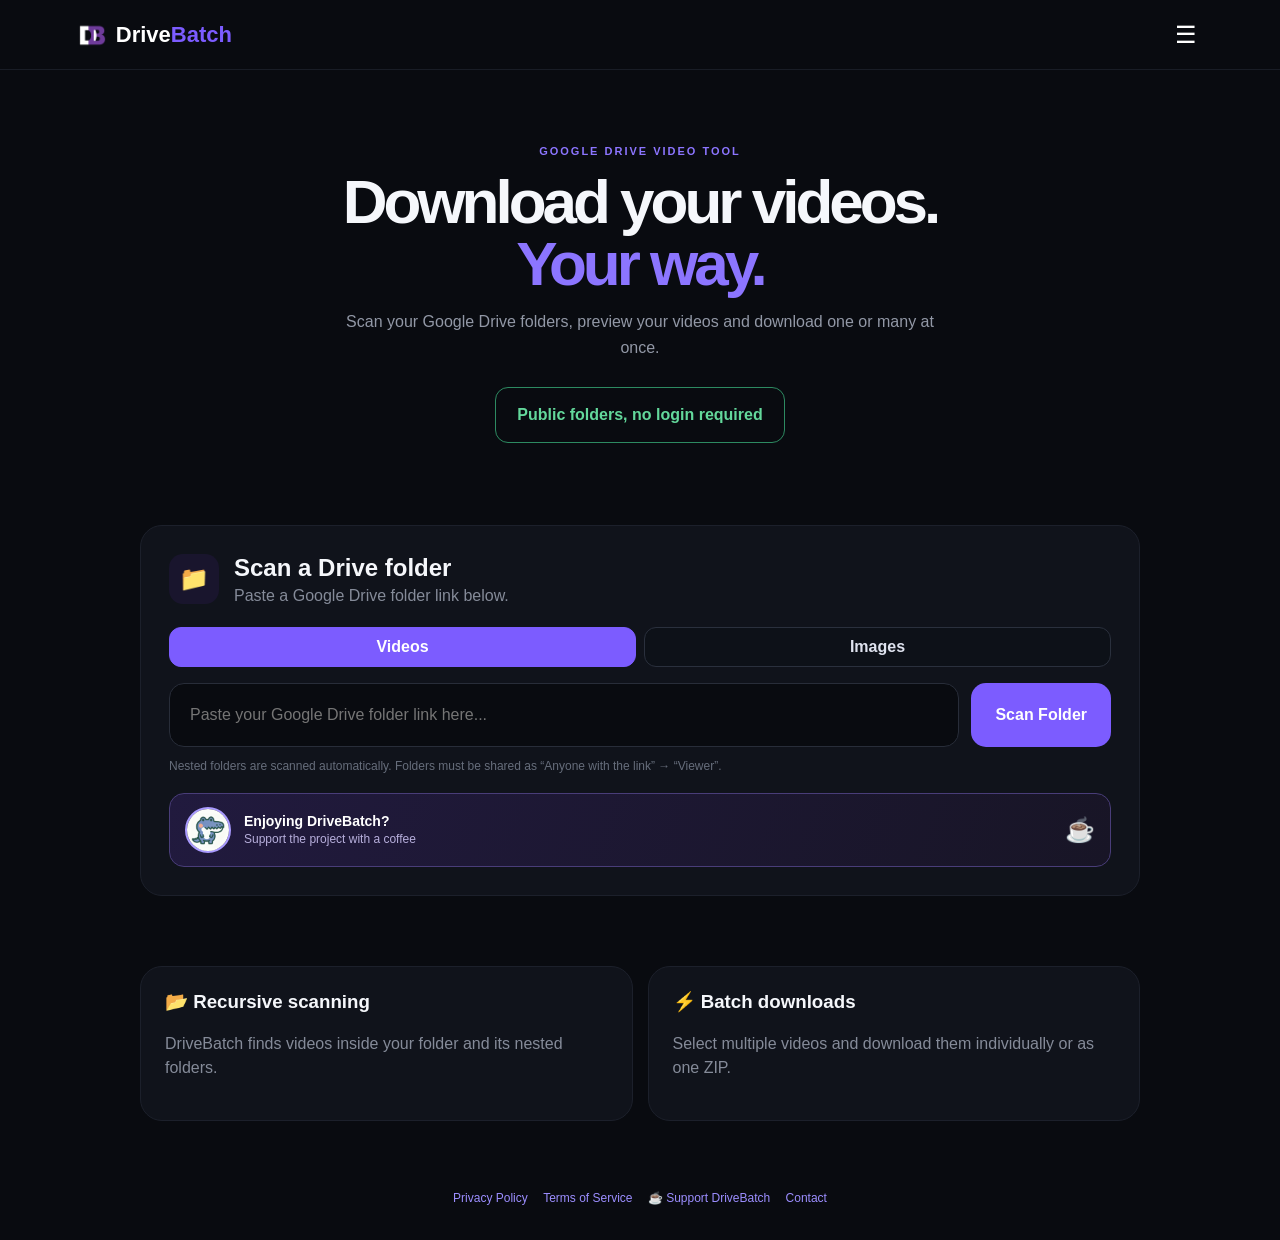
==== commit 5b80c4c7: "Remove Google OAuth and Drive login Co-authored-by: Copilot App <223556219+Copilot@users.noreply.git" ====
--- a/templates/index.html
+++ b/templates/index.html
@@ -17,22 +17,6 @@
   </a>
 
   <div class="header-actions">
-    <a
-      class="connect"
-      id="driveConnectBtn"
-      href="/login"
-    >
-      Connect Google Drive
-    </a>
-
-    <a
-      class="connect hidden"
-      id="driveLogoutBtn"
-      href="/logout"
-    >
-      Log out
-    </a>
-
     <button id="menuBtn">☰</button>
   </div>
 </header>
@@ -57,9 +41,7 @@
     and download one or many at once.
   </p>
 
-  <a class="hero-connect" id="heroDriveConnectBtn" href="/login">
-    Connect Google Drive →
-  </a>
+  <p class="hero-connect connected">Public folders, no login required</p>
 </section>
 
 
@@ -107,7 +89,7 @@
 
 
   <div class="hint">
-    Nested folders are scanned automatically. Connect Google Drive when you want to save downloads back into Drive.
+    Nested folders are scanned automatically. Folders must be shared as “Anyone with the link” → “Viewer”.
   </div>
 
   <a
@@ -372,18 +354,6 @@
       ↓ Download individually
     </button>
 
-    <button
-      class="secondary full"
-      id="saveSelectedToDriveBtn"
-    >
-      ☁ Save ZIP to Google Drive
-    </button>
-
-    <p class="modal-note">
-      Saving to Drive requires Google authorization. The selected files are
-      packaged as a ZIP before upload.
-    </p>
-
   </div>
 
 </div>
@@ -579,13 +549,6 @@
     </button>
 
 
-    <button
-      class="secondary full"
-      id="saveToDriveBtn"
-    >
-      Save to Google Drive
-    </button>
-
 
     <button
       class="secondary full"
@@ -604,45 +567,6 @@
 const $ = id =>
   document.getElementById(id);
 
-const authError =
-  new URLSearchParams(window.location.search).get("auth_error");
-
-if (authError === "scope") {
-  alert(
-    "Google authorization was not completed. Please try Connect Google Drive again and approve the requested permissions."
-  );
-  window.history.replaceState({}, document.title, "/");
-}
-
-const driveConnectBtn =
-  document.getElementById("driveConnectBtn");
-const driveLogoutBtn =
-  document.getElementById("driveLogoutBtn");
-const heroDriveConnectBtn =
-  document.getElementById("heroDriveConnectBtn");
-
-if (driveConnectBtn) {
-  fetch("/api/auth/status", {
-    cache: "no-store"
-  })
-    .then(response => response.json())
-    .then(data => {
-      if (data.connected === true) {
-        driveConnectBtn.textContent =
-          "🟢 Google Drive Connected";
-
-        driveConnectBtn.href =
-          "/logout";
-        driveConnectBtn.classList.add("hidden");
-        driveLogoutBtn.classList.remove("hidden");
-        heroDriveConnectBtn.textContent =
-          "● Google Drive connected";
-        heroDriveConnectBtn.classList.add("connected");
-        heroDriveConnectBtn.href = "/logout";
-      }
-    });
-}
-
 let videos = [];
 
 let selected = new Set();
@@ -660,9 +584,6 @@
 let compressQuality = "720p";
 
 let mediaType = "video";
-
-let saveToDriveAfterZip = false;
-
 
 const driveUrl =
   $("driveUrl");
@@ -675,41 +596,6 @@
 
 const downloadBar =
   $("downloadBar");
-
-async function updateDriveStatus() {
-  try {
-    const response = await fetch("/api/auth/status", {
-      cache: "no-store"
-    });
-
-    const data = await response.json();
-    const button = $("driveConnectBtn");
-
-    if (!button) return;
-
-    if (data.connected === true) {
-      button.textContent = "🟢 Google Drive Connected";
-      button.title = "Google Drive is connected";
-      button.classList.add("hidden");
-      driveLogoutBtn.classList.remove("hidden");
-      heroDriveConnectBtn.textContent =
-        "● Google Drive connected";
-      heroDriveConnectBtn.classList.add("connected");
-      heroDriveConnectBtn.href = "/logout";
-    } else {
-      button.classList.remove("hidden");
-      driveLogoutBtn.classList.add("hidden");
-      heroDriveConnectBtn.textContent =
-        "Connect Google Drive →";
-      heroDriveConnectBtn.classList.remove("connected");
-      heroDriveConnectBtn.href = "/login";
-    }
-  } catch (error) {
-    console.error("Drive status check failed:", error);
-  }
-}
-
-updateDriveStatus();
 
 /* -------------------------
    FILE SIZE
@@ -1951,13 +1837,6 @@
           "hidden"
         );
 
-      if (saveToDriveAfterZip) {
-        saveToDriveAfterZip = false;
-        saveCompletedJobToDrive();
-        return;
-      }
-
-
       $("successModal")
         .classList.remove(
           "hidden"
@@ -2051,73 +1930,6 @@
 
     link.remove();
 
-  };
-
-
-/* -------------------------
-   SAVE TO GOOGLE DRIVE
-------------------------- */
-
-async function saveCompletedJobToDrive() {
-
-    const activeJobId = compressJobId || currentJob;
-    const activeJobType = compressJobId ? "compress" : "download";
-
-    if (!activeJobId) {
-      return;
-    }
-
-    const folderLink = window.prompt(
-      "Optional: paste a Google Drive folder link to save the file there. Leave blank to save to My Drive.",
-      ""
-    );
-
-    try {
-      const response = await fetch(
-        "/api/save-to-drive",
-        {
-          method: "POST",
-          headers: {
-            "Content-Type": "application/json"
-          },
-          body: JSON.stringify({
-            job_id: activeJobId,
-            job_type: activeJobType,
-            folder_url: folderLink || ""
-          })
-        }
-      );
-
-      const data = await readJson(response);
-
-      if (!response.ok) {
-        throw new Error(data.error || "Could not save the output to Google Drive.");
-      }
-
-      if (data.link) {
-        window.open(data.link, "_blank", "noopener,noreferrer");
-      }
-
-      alert("Saved to Google Drive successfully.");
-    } catch (error) {
-      alert(error.message || "Could not save the output to Google Drive.");
-    }
-}
-
-
-$("saveToDriveBtn").onclick =
-  saveCompletedJobToDrive;
-
-
-$("saveSelectedToDriveBtn").onclick =
-  () => {
-    if (!selected.size) {
-      return;
-    }
-
-    saveToDriveAfterZip = true;
-    $("downloadModal").classList.add("hidden");
-    $("zipBtn").click();
   };
 
 
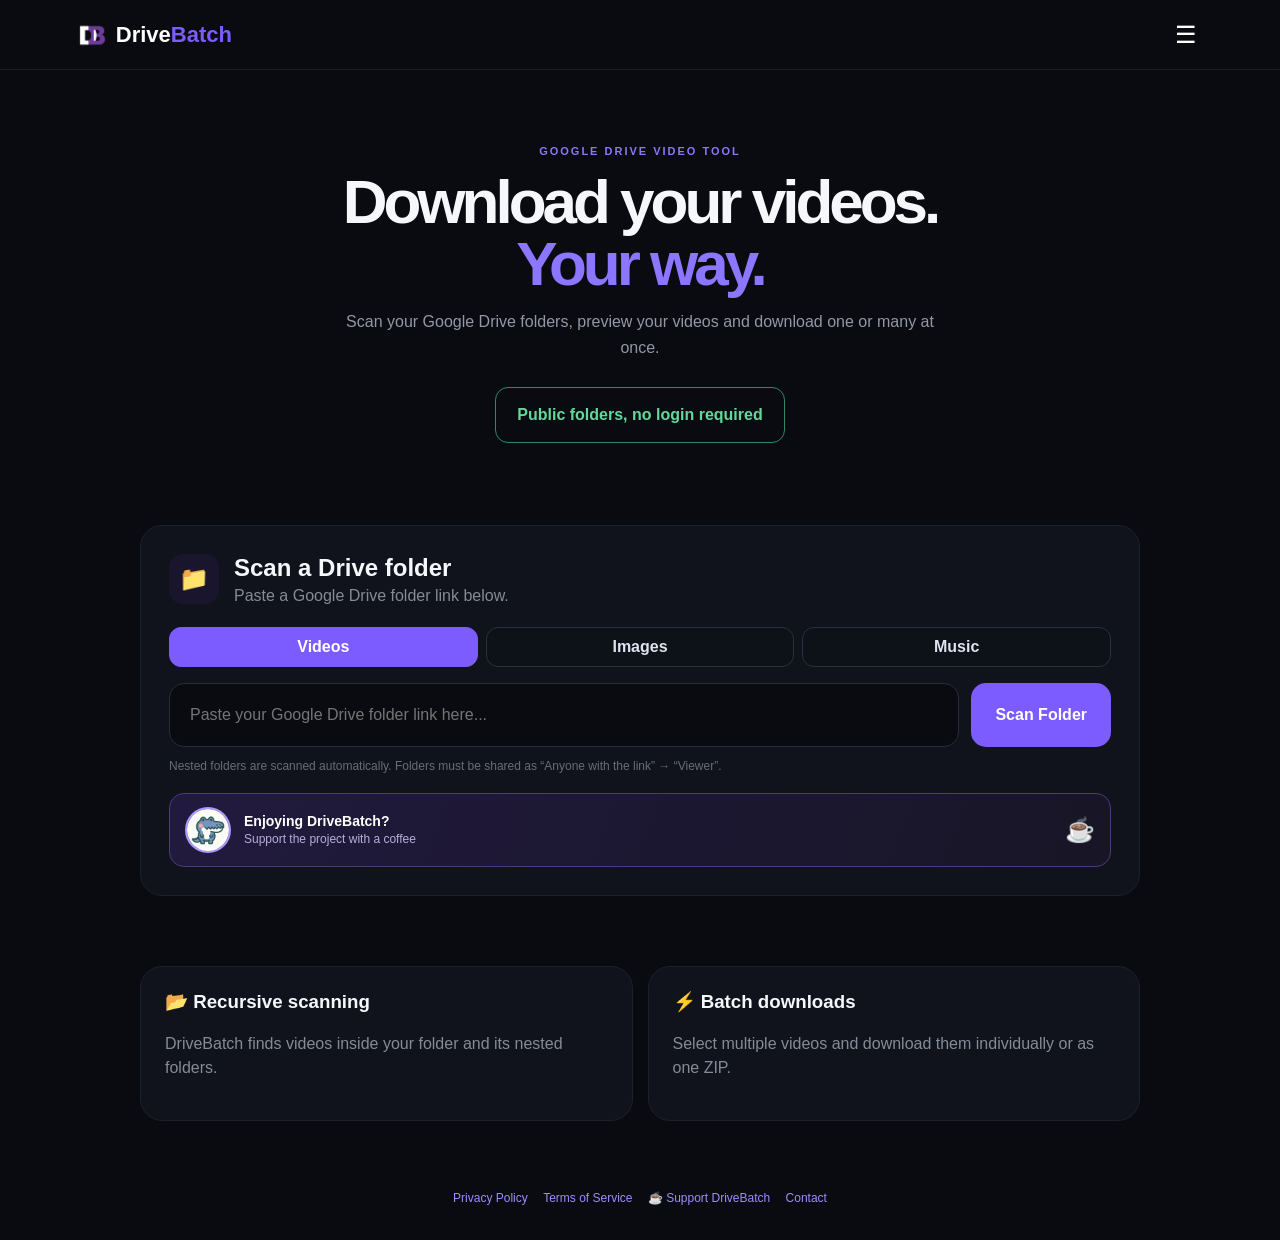
==== commit 76a3adfa: "Add public music scanning and improve previews Co-authored-by: Copilot App <223556219+Copilot@users." ====
--- a/templates/index.html
+++ b/templates/index.html
@@ -67,6 +67,7 @@
   <div class="media-toggle" role="tablist" aria-label="Media type">
     <button class="media-toggle-btn active" data-media-type="video" type="button">Videos</button>
     <button class="media-toggle-btn" data-media-type="image" type="button">Images</button>
+    <button class="media-toggle-btn" data-media-type="audio" type="button">Music</button>
   </div>
 
   <div class="input-row">
@@ -290,6 +291,12 @@
       playsinline
     ></video>
 
+    <audio
+      id="previewAudio"
+      class="preview-audio hidden"
+      controls
+    ></audio>
+
     <img
       id="previewImage"
       class="preview-image hidden"
@@ -301,7 +308,7 @@
       class="primary full"
       id="previewDownload"
     >
-      Download Video
+      Download
     </button>
 
   </div>
@@ -735,7 +742,9 @@
 
   });
 
-  const itemLabel = mediaType === "image" ? "image" : "video";
+  const itemLabel = mediaType === "image"
+    ? "image"
+    : mediaType === "audio" ? "track" : "video";
 
 
   $("selectedCount")
@@ -778,7 +787,9 @@
       .includes(q)
     );
 
-  const itemLabel = mediaType === "image" ? "image" : "video";
+  const itemLabel = mediaType === "image"
+    ? "image"
+    : mediaType === "audio" ? "track" : "video";
 
 
   if (!filtered.length) {
@@ -962,7 +973,10 @@
 
 
     videos =
-      data.videos || [];
+      data.videos ||
+      data.images ||
+      data.audio ||
+      [];
 
 
     selected.clear();
@@ -978,10 +992,14 @@
         0
       );
 
-    const label = mediaType === "image" ? "images" : "videos";
+    const label = mediaType === "image"
+      ? "images"
+      : mediaType === "audio" ? "tracks" : "videos";
 
     $("resultsTitle").textContent =
-      mediaType === "image" ? "Your images" : "Your videos";
+      mediaType === "image"
+        ? "Your images"
+        : mediaType === "audio" ? "Your music" : "Your videos";
 
 
     $("folderStats")
@@ -1054,19 +1072,34 @@
     encodeURIComponent(id);
 
   const previewVideo = $("previewVideo");
+  const previewAudio = $("previewAudio");
   const previewImage = $("previewImage");
   const isImage = mediaType === "image";
-
-  previewVideo.classList.toggle("hidden", isImage);
+  const isAudio = mediaType === "audio";
+
+  previewVideo.classList.toggle("hidden", isImage || isAudio);
+  previewAudio.classList.toggle("hidden", !isAudio);
   previewImage.classList.toggle("hidden", !isImage);
 
   if (isImage) {
     previewVideo.pause();
     previewVideo.removeAttribute("src");
     previewVideo.load();
+    previewAudio.pause();
+    previewAudio.removeAttribute("src");
+    previewAudio.load();
     previewImage.src = previewUrl;
     previewImage.alt = video.name || "Image";
+  } else if (isAudio) {
+    previewVideo.pause();
+    previewVideo.removeAttribute("src");
+    previewVideo.load();
+    previewImage.removeAttribute("src");
+    previewAudio.src = previewUrl;
   } else {
+    previewAudio.pause();
+    previewAudio.removeAttribute("src");
+    previewAudio.load();
     previewImage.removeAttribute("src");
     previewVideo.src = previewUrl;
   }
@@ -1097,6 +1130,11 @@
   );
 
   player.load();
+
+  const audio = $("previewAudio");
+  audio.pause();
+  audio.removeAttribute("src");
+  audio.load();
 
   $("previewImage").removeAttribute("src");
 
@@ -1571,7 +1609,9 @@
 
 
 function applyMediaType(nextType) {
-  mediaType = nextType === "image" ? "image" : "video";
+  mediaType = ["video", "image", "audio"].includes(nextType)
+    ? nextType
+    : "video";
 
   document.querySelectorAll(".media-toggle-btn").forEach(button => {
     const active = button.dataset.mediaType === mediaType;
@@ -1583,6 +1623,7 @@
   selected.clear();
   results.classList.add("hidden");
   downloadBar.classList.add("hidden");
+  $("batchStreamSaver").classList.toggle("hidden", mediaType !== "video");
 }
 
 
--- a/static/style.css
+++ b/static/style.css
@@ -419,24 +419,23 @@
 }
 
 .preview-button{
-  width:46px;
-  height:46px;
+  width:42px;
+  height:42px;
   flex:none;
   display:grid;
   place-items:center;
-  border:1px solid #6654bd;
-  border-radius:50%;
-  background:linear-gradient(145deg,#30245f,#17152d);
+  border:1px solid #292e39;
+  border-radius:11px;
+  background:#151821;
   color:#fff;
   font-size:15px;
   padding-left:2px;
-  box-shadow:0 5px 16px #0005;
   cursor:pointer;
 }
 
 .preview-button:hover{
-  border-color:#a08cff;
-  background:linear-gradient(145deg,#4d3d8d,#211b43);
+  border-color:#7c5cff;
+  background:#1a1d28;
 }
 
 .preview-button:focus-visible{
@@ -612,9 +611,17 @@
   margin:15px 0;
 }
 
+.preview-audio{
+  display:block;
+  width:100%;
+  margin:22px 0;
+}
+
 .preview-image{
   display:block;
-  width:100%;
+  width:auto;
+  max-width:100%;
+  height:auto;
   max-height:55vh;
   object-fit:contain;
   background:#000;
